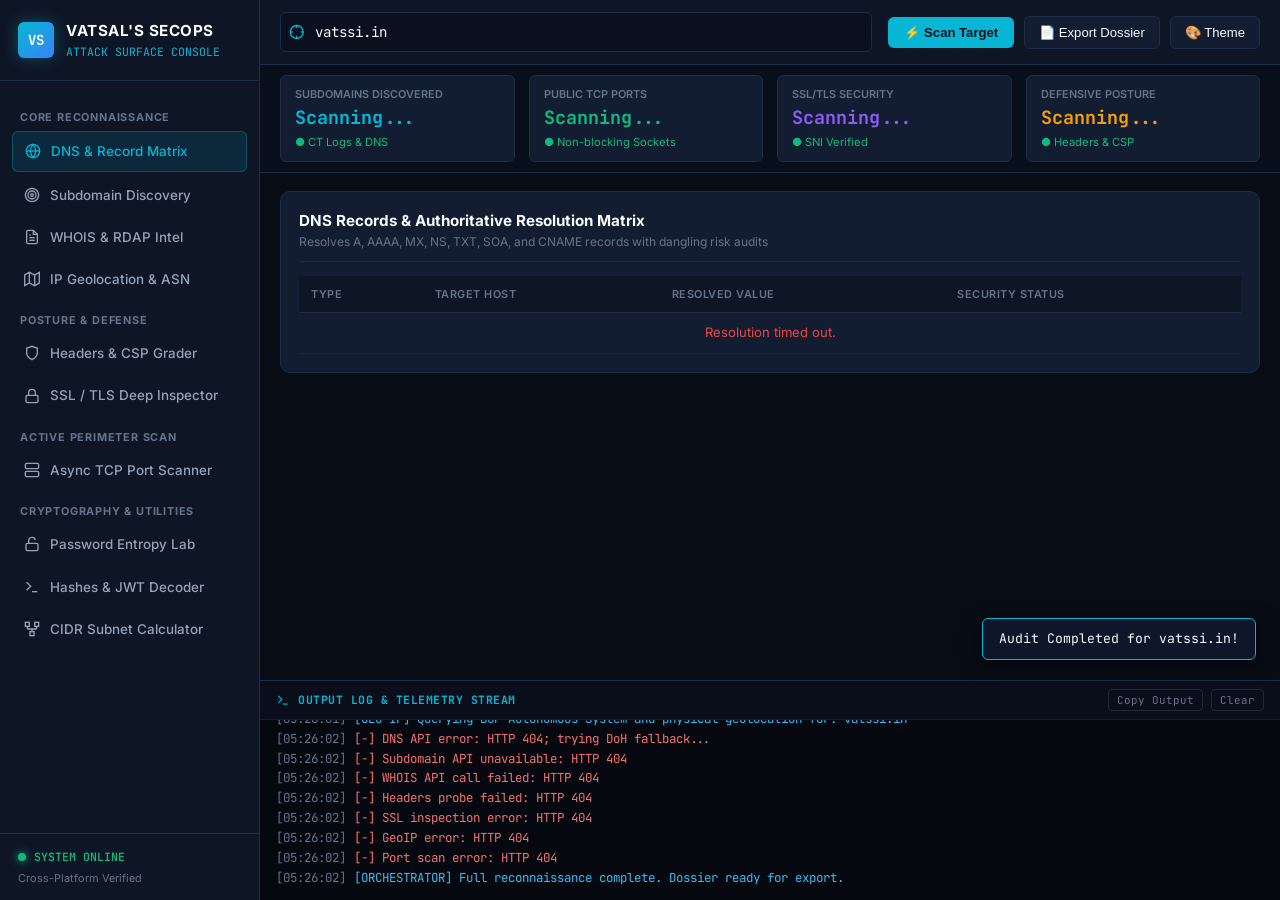
==== static/index.html @ 03a3a36d "feat: initial commit of SecOps Console 2.0" ====
<!DOCTYPE html>
<html lang="en">
<head>
    <meta charset="UTF-8">
    <meta name="viewport" content="width=device-width, initial-scale=1.0">
    <title>Vatsal's SecOps Console 2.0 | Attack Surface & Reconnaissance</title>
    <link rel="stylesheet" href="/static/css/style.css">
    <link rel="preconnect" href="https://fonts.googleapis.com">
    <link rel="preconnect" href="https://fonts.gstatic.com" crossorigin>
    <link href="https://fonts.googleapis.com/css2?family=Inter:wght@400;500;600;700&family=JetBrains+Mono:wght@400;500;600;700&display=swap" rel="stylesheet">
</head>
<body>

    <!-- =====================================================================
         1. SIDEBAR NAVIGATION
         ===================================================================== -->
    <aside class="sidebar">
        <div class="sidebar-header">
            <div class="logo-badge">VS</div>
            <div>
                <div class="logo-text-title">VATSAL'S SECOPS</div>
                <div class="logo-text-subtitle">Attack Surface Console</div>
            </div>
        </div>

        <div class="nav-container">
            <div class="nav-section-title">Core Reconnaissance</div>
            <ul class="nav-list">
                <li class="nav-item active" data-view="dns">
                    <svg width="16" height="16" viewBox="0 0 24 24" fill="none" stroke="currentColor" stroke-width="2"><circle cx="12" cy="12" r="10"></circle><line x1="2" y1="12" x2="22" y2="12"></line><path d="M12 2a15.3 15.3 0 0 1 4 10 15.3 15.3 0 0 1-4 10 15.3 15.3 0 0 1-4-10 15.3 15.3 0 0 1 4-10z"></path></svg>
                    <span>DNS & Record Matrix</span>
                </li>
                <li class="nav-item" data-view="subdomains">
                    <svg width="16" height="16" viewBox="0 0 24 24" fill="none" stroke="currentColor" stroke-width="2"><circle cx="12" cy="12" r="10"></circle><circle cx="12" cy="12" r="6"></circle><circle cx="12" cy="12" r="2"></circle></svg>
                    <span>Subdomain Discovery</span>
                </li>
                <li class="nav-item" data-view="whois">
                    <svg width="16" height="16" viewBox="0 0 24 24" fill="none" stroke="currentColor" stroke-width="2"><path d="M14 2H6a2 2 0 0 0-2 2v16a2 2 0 0 0 2 2h12a2 2 0 0 0 2-2V8z"></path><polyline points="14 2 14 8 20 8"></polyline><line x1="16" y1="13" x2="8" y2="13"></line><line x1="16" y1="17" x2="8" y2="17"></line><polyline points="10 9 9 9 8 9"></polyline></svg>
                    <span>WHOIS & RDAP Intel</span>
                </li>
                <li class="nav-item" data-view="geo">
                    <svg width="16" height="16" viewBox="0 0 24 24" fill="none" stroke="currentColor" stroke-width="2"><polygon points="1 6 1 22 8 18 16 22 23 18 23 2 16 6 8 2 1 6"></polygon><line x1="8" y1="2" x2="8" y2="18"></line><line x1="16" y1="6" x2="16" y2="22"></line></svg>
                    <span>IP Geolocation & ASN</span>
                </li>
            </ul>

            <div class="nav-section-title">Posture & Defense</div>
            <ul class="nav-list">
                <li class="nav-item" data-view="headers">
                    <svg width="16" height="16" viewBox="0 0 24 24" fill="none" stroke="currentColor" stroke-width="2"><path d="M12 22s8-4 8-10V5l-8-3-8 3v7c0 6 8 10 8 10z"></path></svg>
                    <span>Headers & CSP Grader</span>
                </li>
                <li class="nav-item" data-view="ssl">
                    <svg width="16" height="16" viewBox="0 0 24 24" fill="none" stroke="currentColor" stroke-width="2"><rect x="3" y="11" width="18" height="11" rx="2" ry="2"></rect><path d="M7 11V7a5 5 0 0 1 10 0v4"></path></svg>
                    <span>SSL / TLS Deep Inspector</span>
                </li>
            </ul>

            <div class="nav-section-title">Active Perimeter Scan</div>
            <ul class="nav-list">
                <li class="nav-item" data-view="ports">
                    <svg width="16" height="16" viewBox="0 0 24 24" fill="none" stroke="currentColor" stroke-width="2"><rect x="2" y="2" width="20" height="8" rx="2" ry="2"></rect><rect x="2" y="14" width="20" height="8" rx="2" ry="2"></rect><line x1="6" y1="6" x2="6.01" y2="6"></line><line x1="6" y1="18" x2="6.01" y2="18"></line></svg>
                    <span>Async TCP Port Scanner</span>
                </li>
            </ul>

            <div class="nav-section-title">Cryptography & Utilities</div>
            <ul class="nav-list">
                <li class="nav-item" data-view="password">
                    <svg width="16" height="16" viewBox="0 0 24 24" fill="none" stroke="currentColor" stroke-width="2"><rect x="3" y="11" width="18" height="11" rx="2" ry="2"></rect><path d="M7 11V7a5 5 0 0 1 9.9-1"></path></svg>
                    <span>Password Entropy Lab</span>
                </li>
                <li class="nav-item" data-view="crypto">
                    <svg width="16" height="16" viewBox="0 0 24 24" fill="none" stroke="currentColor" stroke-width="2"><polyline points="4 17 10 11 4 5"></polyline><line x1="12" y1="19" x2="20" y2="19"></line></svg>
                    <span>Hashes & JWT Decoder</span>
                </li>
                <li class="nav-item" data-view="subnet">
                    <svg width="16" height="16" viewBox="0 0 24 24" fill="none" stroke="currentColor" stroke-width="2"><rect x="2" y="2" width="6" height="6"></rect><rect x="16" y="2" width="6" height="6"></rect><rect x="9" y="16" width="6" height="6"></rect><path d="M5 8v3a1 1 0 0 0 1 1h12a1 1 0 0 0 1-1V8"></path><path d="M12 12v4"></path></svg>
                    <span>CIDR Subnet Calculator</span>
                </li>
            </ul>
        </div>

        <div class="sidebar-footer">
            <div class="system-status-indicator">
                <div class="pulse-dot"></div>
                <span>SYSTEM ONLINE</span>
            </div>
            <div style="margin-top: 4px; font-size: 0.68rem; color: var(--text-muted);">Cross-Platform Verified</div>
        </div>
    </aside>

    <!-- =====================================================================
         2. MAIN DISPLAY & TELEMETRY
         ===================================================================== -->
    <div class="main-wrapper">

        <!-- Top Command Bar -->
        <header class="top-bar">
            <div class="target-input-box">
                <svg width="16" height="16" viewBox="0 0 24 24" fill="none" stroke="var(--accent-cyan)" stroke-width="2"><circle cx="12" cy="12" r="10"></circle><line x1="22" y1="12" x2="18" y2="12"></line><line x1="6" y1="12" x2="2" y2="12"></line><line x1="12" y1="6" x2="12" y2="2"></line><line x1="12" y1="22" x2="12" y2="18"></line></svg>
                <input type="text" id="global-target-input" value="vatssi.in" placeholder="Enter target domain or IP (e.g. vatssi.in)">
            </div>
            <div class="action-btn-group">
                <button class="btn-primary" id="btn-scan-all">⚡ Scan Target</button>
                <button class="btn-secondary" id="btn-export-dossier">📄 Export Dossier</button>
                <button class="btn-secondary" id="btn-theme-toggle">🎨 Theme</button>
            </div>
        </header>

        <!-- KPI Telemetry Strip -->
        <div class="kpi-strip">
            <div class="kpi-card">
                <span class="kpi-label">Subdomains Discovered</span>
                <span class="kpi-value" id="kpi-subs" style="color: var(--accent-cyan);">Scanning...</span>
                <span class="kpi-subtext">● CT Logs & DNS</span>
            </div>
            <div class="kpi-card">
                <span class="kpi-label">Public TCP Ports</span>
                <span class="kpi-value" id="kpi-ports" style="color: var(--accent-green);">Scanning...</span>
                <span class="kpi-subtext">● Non-blocking Sockets</span>
            </div>
            <div class="kpi-card">
                <span class="kpi-label">SSL/TLS Security</span>
                <span class="kpi-value" id="kpi-ssl" style="color: var(--accent-purple);">Scanning...</span>
                <span class="kpi-subtext">● SNI Verified</span>
            </div>
            <div class="kpi-card">
                <span class="kpi-label">Defensive Posture</span>
                <span class="kpi-value" id="kpi-grade" style="color: var(--accent-amber);">Scanning...</span>
                <span class="kpi-subtext">● Headers & CSP</span>
            </div>
        </div>

        <!-- Work Area Views -->
        <main class="workspace-body">

            <!-- View 1: DNS -->
            <section class="view-panel active" id="panel-dns">
                <div class="card">
                    <div class="card-header">
                        <div>
                            <div class="card-title">DNS Records & Authoritative Resolution Matrix</div>
                            <div class="card-subtitle">Resolves A, AAAA, MX, NS, TXT, SOA, and CNAME records with dangling risk audits</div>
                        </div>
                    </div>
                    <div class="table-responsive">
                        <table class="secops-table">
                            <thead>
                                <tr>
                                    <th>Type</th>
                                    <th>Target Host</th>
                                    <th>Resolved Value</th>
                                    <th>Security Status</th>
                                </tr>
                            </thead>
                            <tbody id="table-dns-body">
                                <tr><td colspan="4" style="text-align: center; padding: 18px;">Click "⚡ Scan Target" to resolve DNS...</td></tr>
                            </tbody>
                        </table>
                    </div>
                </div>
            </section>

            <!-- View 2: Subdomains -->
            <section class="view-panel" id="panel-subdomains">
                <div class="card">
                    <div class="card-header">
                        <div>
                            <div class="card-title">Perimeter Subdomain Enumeration</div>
                            <div class="card-subtitle">Harvests Certificate Transparency (crt.sh) logs with live IP verification</div>
                        </div>
                    </div>
                    <div class="table-responsive">
                        <table class="secops-table">
                            <thead>
                                <tr>
                                    <th>Discovered Subdomain</th>
                                    <th>Resolved IP</th>
                                    <th>Resolution State</th>
                                    <th>Perimeter Status</th>
                                </tr>
                            </thead>
                            <tbody id="table-subs-body">
                                <tr><td colspan="4" style="text-align: center; padding: 18px;">Click "⚡ Scan Target" to harvest subdomains...</td></tr>
                            </tbody>
                        </table>
                    </div>
                </div>
            </section>

            <!-- View 3: WHOIS -->
            <section class="view-panel" id="panel-whois">
                <div class="card">
                    <div class="card-header">
                        <div>
                            <div class="card-title">Authoritative Registration & RDAP Intel</div>
                            <div class="card-subtitle">Uses modern RFC 7482 HTTPS RDAP with socket WHOIS fallback</div>
                        </div>
                    </div>
                    <div class="tool-grid-2" style="margin-bottom: 16px;">
                        <div class="card" style="margin-bottom:0; background:rgba(0,0,0,0.2);">
                            <span class="kpi-label">Registrar</span>
                            <div style="font-size:1.05rem; font-weight:700; color:var(--text-primary); margin-top:4px;" id="whois-reg">Loading...</div>
                        </div>
                        <div class="card" style="margin-bottom:0; background:rgba(0,0,0,0.2);">
                            <span class="kpi-label">Created Date</span>
                            <div style="font-size:1.05rem; font-weight:700; color:var(--text-primary); margin-top:4px;" id="whois-created">Loading...</div>
                        </div>
                        <div class="card" style="margin-bottom:0; background:rgba(0,0,0,0.2);">
                            <span class="kpi-label">Registry Expiration</span>
                            <div style="font-size:1.05rem; font-weight:700; color:var(--accent-green); margin-top:4px;" id="whois-expiry">Loading...</div>
                        </div>
                        <div class="card" style="margin-bottom:0; background:rgba(0,0,0,0.2);">
                            <span class="kpi-label">Data Source</span>
                            <div style="font-size:1.05rem; font-weight:700; color:var(--accent-cyan); margin-top:4px;" id="whois-source">RDAP HTTPS</div>
                        </div>
                    </div>
                    <div style="font-size:0.75rem; color:var(--text-muted); margin-bottom:6px;">Name Servers: <span id="whois-ns" style="color:var(--text-primary); font-family:var(--font-mono);">Loading...</span></div>
                    <pre id="whois-raw" style="background:#05080f; padding:12px; border-radius:6px; font-family:var(--font-mono); font-size:0.75rem; color:#94a3b8; overflow-x:auto; max-height:200px;">Querying WHOIS...</pre>
                </div>
            </section>

            <!-- View 4: IP Geo -->
            <section class="view-panel" id="panel-geo">
                <div class="card">
                    <div class="card-header">
                        <div>
                            <div class="card-title">IP Geolocation & Autonomous System (ASN)</div>
                            <div class="card-subtitle">Maps BGP routing, upstream ISP, and physical hosting coordinates</div>
                        </div>
                    </div>
                    <div class="tool-grid-2">
                        <div class="card" style="margin-bottom:0; background:rgba(0,0,0,0.2);">
                            <span class="kpi-label">Resolved IP Address</span>
                            <div style="font-size:1.1rem; font-weight:700; color:var(--accent-cyan); margin-top:4px; font-family:var(--font-mono);" id="geo-ip">Loading...</div>
                        </div>
                        <div class="card" style="margin-bottom:0; background:rgba(0,0,0,0.2);">
                            <span class="kpi-label">Autonomous System (ASN)</span>
                            <div style="font-size:1.05rem; font-weight:700; color:var(--text-primary); margin-top:4px;" id="geo-asn">Loading...</div>
                        </div>
                        <div class="card" style="margin-bottom:0; background:rgba(0,0,0,0.2);">
                            <span class="kpi-label">Location (City, Country)</span>
                            <div style="font-size:1.05rem; font-weight:700; color:var(--text-primary); margin-top:4px;" id="geo-location">Loading...</div>
                        </div>
                        <div class="card" style="margin-bottom:0; background:rgba(0,0,0,0.2);">
                            <span class="kpi-label">Internet Service Provider (ISP)</span>
                            <div style="font-size:1.05rem; font-weight:700; color:var(--text-primary); margin-top:4px;" id="geo-isp">Loading...</div>
                        </div>
                    </div>
                    <div style="margin-top:14px; font-size:0.75rem; color:var(--text-muted);">Coordinates: <span id="geo-coords" style="color:var(--text-primary); font-family:var(--font-mono);">Loading...</span></div>
                </div>
            </section>

            <!-- View 5: Headers -->
            <section class="view-panel" id="panel-headers">
                <div class="card">
                    <div class="card-header">
                        <div>
                            <div class="card-title">HTTP Defensive Headers & Posture Grader</div>
                            <div class="card-subtitle">Audits HSTS, CSP, X-Frame-Options, Permissions-Policy, and WAF signatures</div>
                        </div>
                    </div>
                    <div class="tool-grid-2" style="margin-bottom: 16px;">
                        <div class="card" style="margin-bottom:0; background:rgba(0,0,0,0.2);">
                            <span class="kpi-label">Security Grade</span>
                            <div style="font-size:1.4rem; font-weight:700; color:var(--accent-cyan);" id="headers-grade">--</div>
                        </div>
                        <div class="card" style="margin-bottom:0; background:rgba(0,0,0,0.2);">
                            <span class="kpi-label">Defensive Score</span>
                            <div style="font-size:1.4rem; font-weight:700; color:var(--accent-green);" id="headers-score">-- / 100</div>
                        </div>
                        <div class="card" style="margin-bottom:0; background:rgba(0,0,0,0.2);">
                            <span class="kpi-label">WAF / Edge Protection</span>
                            <div style="font-size:1.05rem; font-weight:700; color:var(--accent-purple);" id="headers-waf">Checking...</div>
                        </div>
                        <div class="card" style="margin-bottom:0; background:rgba(0,0,0,0.2);">
                            <span class="kpi-label">Server Software Disclosed</span>
                            <div style="font-size:1.05rem; font-weight:700; color:var(--text-primary);" id="headers-server">Checking...</div>
                        </div>
                    </div>
                    <div class="table-responsive">
                        <table class="secops-table">
                            <thead>
                                <tr>
                                    <th>Defensive Header</th>
                                    <th>Status</th>
                                    <th>Configured Value</th>
                                    <th>Security Impact</th>
                                </tr>
                            </thead>
                            <tbody id="table-headers-body">
                                <tr><td colspan="4" style="text-align: center; padding: 18px;">Click "⚡ Scan Target" to audit headers...</td></tr>
                            </tbody>
                        </table>
                    </div>
                </div>
            </section>

            <!-- View 6: SSL -->
            <section class="view-panel" id="panel-ssl">
                <div class="card">
                    <div class="card-header">
                        <div>
                            <div class="card-title">SSL / TLS Deep Cryptographic Inspector</div>
                            <div class="card-subtitle">Inspects X.509 certificate parameters, validity dates, SANs, and negotiated ciphers</div>
                        </div>
                    </div>
                    <div class="tool-grid-2">
                        <div class="card" style="margin-bottom:0; background:rgba(0,0,0,0.2);">
                            <span class="kpi-label">Subject Common Name</span>
                            <div style="font-size:1.05rem; font-weight:700; color:var(--accent-cyan); font-family:var(--font-mono);" id="ssl-subject">Loading...</div>
                        </div>
                        <div class="card" style="margin-bottom:0; background:rgba(0,0,0,0.2);">
                            <span class="kpi-label">Certificate Authority (Issuer)</span>
                            <div style="font-size:1.05rem; font-weight:700; color:var(--text-primary);" id="ssl-issuer">Loading...</div>
                        </div>
                        <div class="card" style="margin-bottom:0; background:rgba(0,0,0,0.2);">
                            <span class="kpi-label">Validity & Expiration</span>
                            <div style="font-size:1.05rem; font-weight:700; color:var(--accent-green);" id="ssl-expiry">Loading...</div>
                        </div>
                        <div class="card" style="margin-bottom:0; background:rgba(0,0,0,0.2);">
                            <span class="kpi-label">TLS Protocol & Cipher</span>
                            <div style="font-size:1.05rem; font-weight:700; color:var(--text-primary); font-family:var(--font-mono);" id="ssl-protocol">Loading...</div>
                        </div>
                    </div>
                    <div style="margin-top:14px; font-size:0.75rem; color:var(--text-muted);">Subject Alternative Names (SANs): <span id="ssl-sans" style="color:var(--text-primary); font-family:var(--font-mono);">Loading...</span></div>
                </div>
            </section>

            <!-- View 7: Ports -->
            <section class="view-panel" id="panel-ports">
                <div class="card">
                    <div class="card-header">
                        <div>
                            <div class="card-title">Asynchronous TCP Port Scanner & Banner Grabber</div>
                            <div class="card-subtitle">Pure async socket reachability checks with service banner extraction</div>
                        </div>
                    </div>
                    <div class="table-responsive">
                        <table class="secops-table">
                            <thead>
                                <tr>
                                    <th>Port</th>
                                    <th>State</th>
                                    <th>Service Name</th>
                                    <th>Banner Output</th>
                                    <th>Risk Evaluation</th>
                                </tr>
                            </thead>
                            <tbody id="table-ports-body">
                                <tr><td colspan="5" style="text-align: center; padding: 18px;">Click "⚡ Scan Target" to probe ports...</td></tr>
                            </tbody>
                        </table>
                    </div>
                </div>
            </section>

            <!-- View 8: Password -->
            <section class="view-panel" id="panel-password">
                <div class="card">
                    <div class="card-header">
                        <div>
                            <div class="card-title">Shannon Entropy & Password Strength Lab</div>
                            <div class="card-subtitle">Calculates true mathematical Shannon entropy and offline GPU crack-time estimates</div>
                        </div>
                    </div>
                    <div class="tool-input-row">
                        <input type="text" class="tool-text-input" id="pwd-test-input" placeholder="Type password or secret to evaluate in real-time...">
                    </div>
                    <div class="tool-grid-2">
                        <div class="card" style="margin-bottom:0; background:rgba(0,0,0,0.2);">
                            <span class="kpi-label">Shannon Entropy</span>
                            <div style="font-size:1.25rem; font-weight:700; color:var(--accent-cyan); font-family:var(--font-mono);" id="pwd-shannon">0.0 bits/sym</div>
                        </div>
                        <div class="card" style="margin-bottom:0; background:rgba(0,0,0,0.2);">
                            <span class="kpi-label">Key Space Entropy</span>
                            <div style="font-size:1.25rem; font-weight:700; color:var(--accent-purple); font-family:var(--font-mono);" id="pwd-entropy">0.0 bits</div>
                        </div>
                        <div class="card" style="margin-bottom:0; background:rgba(0,0,0,0.2);">
                            <span class="kpi-label">Offline GPU Crack Time (10 GH/s)</span>
                            <div style="font-size:1.15rem; font-weight:700; color:var(--accent-amber);" id="pwd-crack">Instant</div>
                        </div>
                        <div class="card" style="margin-bottom:0; background:rgba(0,0,0,0.2);">
                            <span class="kpi-label">NIST Strength Verdict</span>
                            <div style="font-size:1.15rem; font-weight:700; color:var(--accent-green);" id="pwd-rating">EMPTY</div>
                        </div>
                    </div>
                </div>
            </section>

            <!-- View 9: Crypto -->
            <section class="view-panel" id="panel-crypto">
                <div class="card">
                    <div class="card-header">
                        <div>
                            <div class="card-title">Cryptographic Suite & Hash Generator</div>
                            <div class="card-subtitle">Calculates MD5, SHA-256, Base64, and parses unauthenticated JWT tokens</div>
                        </div>
                    </div>
                    <div class="tool-input-row">
                        <input type="text" class="tool-text-input" id="hash-test-input" placeholder="Enter string to compute hashes...">
                    </div>
                    <div style="display:flex; flex-direction:column; gap:10px;">
                        <div>
                            <span class="kpi-label">SHA-256</span>
                            <div id="hash-sha256" style="background:#05080f; padding:8px 12px; border-radius:4px; font-family:var(--font-mono); font-size:0.8rem; color:var(--accent-cyan); word-break:break-all;">--</div>
                        </div>
                        <div>
                            <span class="kpi-label">MD5</span>
                            <div id="hash-md5" style="background:#05080f; padding:8px 12px; border-radius:4px; font-family:var(--font-mono); font-size:0.8rem; color:var(--accent-purple); word-break:break-all;">--</div>
                        </div>
                        <div>
                            <span class="kpi-label">Base64</span>
                            <div id="hash-base64" style="background:#05080f; padding:8px 12px; border-radius:4px; font-family:var(--font-mono); font-size:0.8rem; color:var(--accent-green); word-break:break-all;">--</div>
                        </div>
                    </div>
                </div>
            </section>

            <!-- View 10: Subnet CIDR -->
            <section class="view-panel" id="panel-subnet">
                <div class="card">
                    <div class="card-header">
                        <div>
                            <div class="card-title">CIDR & IPv4 / IPv6 Subnet Calculator</div>
                            <div class="card-subtitle">100% mathematically verified network parameters, usable host ranges, and broadcast IPs</div>
                        </div>
                    </div>
                    <div class="tool-input-row">
                        <input type="text" class="tool-text-input" id="cidr-test-input" value="192.168.1.0/24" placeholder="Enter CIDR (e.g. 192.168.1.0/24)">
                        <button class="btn-primary" id="btn-calc-cidr">Calculate</button>
                    </div>
                    <div class="tool-grid-2">
                        <div class="card" style="margin-bottom:0; background:rgba(0,0,0,0.2);">
                            <span class="kpi-label">Network Address</span>
                            <div style="font-size:1.1rem; font-weight:700; color:var(--accent-cyan); font-family:var(--font-mono);" id="cidr-net">192.168.1.0</div>
                        </div>
                        <div class="card" style="margin-bottom:0; background:rgba(0,0,0,0.2);">
                            <span class="kpi-label">Broadcast Address</span>
                            <div style="font-size:1.1rem; font-weight:700; color:var(--text-primary); font-family:var(--font-mono);" id="cidr-bcast">192.168.1.255</div>
                        </div>
                        <div class="card" style="margin-bottom:0; background:rgba(0,0,0,0.2);">
                            <span class="kpi-label">Subnet Mask</span>
                            <div style="font-size:1.1rem; font-weight:700; color:var(--text-primary); font-family:var(--font-mono);" id="cidr-netmask">255.255.255.0</div>
                        </div>
                        <div class="card" style="margin-bottom:0; background:rgba(0,0,0,0.2);">
                            <span class="kpi-label">Usable Host Range & Count</span>
                            <div style="font-size:1.05rem; font-weight:700; color:var(--accent-green); font-family:var(--font-mono);" id="cidr-hosts">254 hosts (192.168.1.1 - 192.168.1.254)</div>
                        </div>
                    </div>
                </div>
            </section>

        </main>

        <!-- =====================================================================
             3. TERMINAL OUTPUT DRAWER (Retained & Evolved from original console)
             ===================================================================== -->
        <footer class="terminal-drawer">
            <div class="terminal-header">
                <div class="terminal-title">
                    <svg width="14" height="14" viewBox="0 0 24 24" fill="none" stroke="currentColor" stroke-width="2"><polyline points="4 17 10 11 4 5"></polyline><line x1="12" y1="19" x2="20" y2="19"></line></svg>
                    <span>OUTPUT LOG & TELEMETRY STREAM</span>
                </div>
                <div class="terminal-actions">
                    <button class="btn-terminal" id="btn-copy-term">Copy Output</button>
                    <button class="btn-terminal" id="btn-clear-term">Clear</button>
                </div>
            </div>
            <div class="terminal-body" id="terminal-output">
                <!-- Live logs injected here by terminal.js -->
            </div>
        </footer>

    </div>

    <!-- Toast Notification -->
    <div id="toast" class="toast-msg"></div>

    <script src="/static/js/terminal.js"></script>
    <script src="/static/js/app.js"></script>
</body>
</html>
---- static/css/style.css ----
:root {
    --bg-base: #080c14;
    --bg-surface: #0e1626;
    --bg-card: #131d31;
    --bg-input: #0a101d;
    --border-color: #1e2d4a;
    --border-focus: #06b6d4;
    --text-primary: #f8fafc;
    --text-secondary: #94a3b8;
    --text-muted: #64748b;
    --accent-cyan: #06b6d4;
    --accent-green: #10b981;
    --accent-red: #ef4444;
    --accent-amber: #f59e0b;
    --accent-purple: #8b5cf6;
    --font-sans: 'Inter', -apple-system, BlinkMacSystemFont, "Segoe UI", Roboto, sans-serif;
    --font-mono: 'JetBrains Mono', 'Fira Code', monospace;
    --radius-sm: 6px;
    --radius-md: 10px;
    --radius-lg: 14px;
}

[data-theme="light"] {
    --bg-base: #f1f5f9;
    --bg-surface: #ffffff;
    --bg-card: #f8fafc;
    --bg-input: #ffffff;
    --border-color: #cbd5e1;
    --border-focus: #0284c7;
    --text-primary: #0f172a;
    --text-secondary: #475569;
    --text-muted: #64748b;
}

* {
    margin: 0;
    padding: 0;
    box-sizing: border-box;
}

body {
    background-color: var(--bg-base);
    color: var(--text-primary);
    font-family: var(--font-sans);
    font-size: 14px;
    line-height: 1.5;
    height: 100vh;
    display: flex;
    overflow: hidden;
}

/* Scrollbars */
::-webkit-scrollbar {
    width: 6px;
    height: 6px;
}
::-webkit-scrollbar-track {
    background: var(--bg-base);
}
::-webkit-scrollbar-thumb {
    background: var(--border-color);
    border-radius: 3px;
}
::-webkit-scrollbar-thumb:hover {
    background: var(--accent-cyan);
}

/* =========================================================================
   1. SIDEBAR
   ========================================================================= */
.sidebar {
    width: 260px;
    background: var(--bg-surface);
    border-right: 1px solid var(--border-color);
    display: flex;
    flex-direction: column;
    flex-shrink: 0;
    z-index: 50;
    transition: transform 0.25s ease;
}

.sidebar-header {
    padding: 20px 18px;
    border-bottom: 1px solid var(--border-color);
    display: flex;
    align-items: center;
    gap: 12px;
}

.logo-badge {
    width: 36px;
    height: 36px;
    border-radius: var(--radius-sm);
    background: linear-gradient(135deg, #06b6d4 0%, #3b82f6 100%);
    display: flex;
    align-items: center;
    justify-content: center;
    color: #fff;
    font-weight: 700;
    font-family: var(--font-mono);
    box-shadow: 0 0 15px rgba(6, 182, 212, 0.35);
}

.logo-text-title {
    font-size: 0.95rem;
    font-weight: 700;
    letter-spacing: 0.5px;
    color: var(--text-primary);
}

.logo-text-subtitle {
    font-size: 0.72rem;
    color: var(--accent-cyan);
    font-family: var(--font-mono);
    text-transform: uppercase;
}

.nav-container {
    flex: 1;
    overflow-y: auto;
    padding: 14px 12px;
}

.nav-section-title {
    font-size: 0.68rem;
    font-weight: 700;
    color: var(--text-muted);
    text-transform: uppercase;
    letter-spacing: 0.8px;
    margin: 14px 8px 6px 8px;
}

.nav-list {
    list-style: none;
    display: flex;
    flex-direction: column;
    gap: 4px;
}

.nav-item {
    display: flex;
    align-items: center;
    gap: 10px;
    padding: 9px 12px;
    border-radius: var(--radius-sm);
    color: var(--text-secondary);
    cursor: pointer;
    font-weight: 500;
    font-size: 0.84rem;
    transition: all 0.15s ease;
}

.nav-item:hover {
    background: rgba(255, 255, 255, 0.04);
    color: var(--text-primary);
}

.nav-item.active {
    background: rgba(6, 182, 212, 0.12);
    color: var(--accent-cyan);
    border: 1px solid rgba(6, 182, 212, 0.3);
}

.nav-item svg {
    flex-shrink: 0;
}

.sidebar-footer {
    padding: 14px 18px;
    border-top: 1px solid var(--border-color);
    font-size: 0.72rem;
    color: var(--text-muted);
}

.system-status-indicator {
    display: flex;
    align-items: center;
    gap: 8px;
    font-weight: 600;
    color: var(--accent-green);
    font-family: var(--font-mono);
}

.pulse-dot {
    width: 8px;
    height: 8px;
    background: var(--accent-green);
    border-radius: 50%;
    box-shadow: 0 0 8px var(--accent-green);
}

/* =========================================================================
   2. MAIN CONTENT AREA
   ========================================================================= */
.main-wrapper {
    flex: 1;
    display: flex;
    flex-direction: column;
    height: 100vh;
    overflow: hidden;
}

/* Top Command Bar */
.top-bar {
    background: var(--bg-surface);
    border-bottom: 1px solid var(--border-color);
    padding: 12px 20px;
    display: flex;
    align-items: center;
    justify-content: space-between;
    gap: 16px;
    flex-wrap: wrap;
}

.target-input-box {
    flex: 1;
    min-width: 300px;
    display: flex;
    align-items: center;
    background: var(--bg-input);
    border: 1px solid var(--border-color);
    border-radius: var(--radius-sm);
    padding: 2px 8px;
    transition: border-color 0.2s;
}

.target-input-box:focus-within {
    border-color: var(--border-focus);
    box-shadow: 0 0 10px rgba(6, 182, 212, 0.2);
}

.target-input-box input {
    background: transparent;
    border: none;
    color: var(--text-primary);
    font-family: var(--font-mono);
    font-size: 0.88rem;
    padding: 8px 10px;
    width: 100%;
    outline: none;
}

.action-btn-group {
    display: flex;
    align-items: center;
    gap: 10px;
}

.btn-primary {
    background: var(--accent-cyan);
    color: #041019;
    border: none;
    font-weight: 600;
    font-size: 0.82rem;
    padding: 8px 16px;
    border-radius: var(--radius-sm);
    cursor: pointer;
    display: flex;
    align-items: center;
    gap: 6px;
    transition: all 0.15s ease;
}

.btn-primary:hover {
    background: #22d3ee;
    box-shadow: 0 0 12px rgba(6, 182, 212, 0.4);
}

.btn-secondary {
    background: var(--bg-card);
    border: 1px solid var(--border-color);
    color: var(--text-primary);
    font-weight: 500;
    font-size: 0.82rem;
    padding: 8px 14px;
    border-radius: var(--radius-sm);
    cursor: pointer;
    display: flex;
    align-items: center;
    gap: 6px;
    transition: all 0.15s ease;
}

.btn-secondary:hover {
    border-color: var(--accent-cyan);
    color: var(--accent-cyan);
}

/* KPI Telemetry Strip */
.kpi-strip {
    background: rgba(10, 16, 29, 0.7);
    border-bottom: 1px solid var(--border-color);
    padding: 10px 20px;
    display: grid;
    grid-template-columns: repeat(auto-fit, minmax(180px, 1fr));
    gap: 14px;
}

.kpi-card {
    background: var(--bg-card);
    border: 1px solid var(--border-color);
    padding: 10px 14px;
    border-radius: var(--radius-sm);
    display: flex;
    flex-direction: column;
}

.kpi-label {
    font-size: 0.68rem;
    color: var(--text-muted);
    text-transform: uppercase;
    font-weight: 600;
}

.kpi-value {
    font-size: 1.15rem;
    font-weight: 700;
    color: var(--text-primary);
    margin-top: 2px;
    font-family: var(--font-mono);
}

.kpi-subtext {
    font-size: 0.7rem;
    color: var(--accent-green);
    margin-top: 2px;
}

/* Work Area (Cards + Output) */
.workspace-body {
    flex: 1;
    display: flex;
    flex-direction: column;
    overflow-y: auto;
    padding: 18px 20px;
    gap: 18px;
}

.view-panel {
    display: none;
    flex-direction: column;
    gap: 16px;
}

.view-panel.active {
    display: flex;
}

/* Cards & Tables */
.card {
    background: var(--bg-card);
    border: 1px solid var(--border-color);
    border-radius: var(--radius-md);
    padding: 18px;
}

.card-header {
    display: flex;
    align-items: center;
    justify-content: space-between;
    margin-bottom: 14px;
    border-bottom: 1px solid rgba(255, 255, 255, 0.05);
    padding-bottom: 10px;
}

.card-title {
    font-size: 0.95rem;
    font-weight: 700;
    color: var(--text-primary);
}

.card-subtitle {
    font-size: 0.75rem;
    color: var(--text-muted);
}

.table-responsive {
    overflow-x: auto;
    width: 100%;
}

.secops-table {
    width: 100%;
    border-collapse: collapse;
    font-size: 0.82rem;
}

.secops-table th {
    text-align: left;
    padding: 10px 12px;
    background: rgba(0, 0, 0, 0.25);
    color: var(--text-muted);
    font-weight: 600;
    text-transform: uppercase;
    font-size: 0.68rem;
    letter-spacing: 0.5px;
    border-bottom: 1px solid var(--border-color);
}

.secops-table td {
    padding: 10px 12px;
    border-bottom: 1px solid rgba(255, 255, 255, 0.03);
    color: var(--text-secondary);
}

.secops-table tr:hover td {
    background: rgba(255, 255, 255, 0.02);
    color: var(--text-primary);
}

/* Badges */
.badge {
    display: inline-block;
    padding: 3px 8px;
    border-radius: 4px;
    font-size: 0.68rem;
    font-weight: 700;
    font-family: var(--font-mono);
    text-transform: uppercase;
}

.badge-info {
    background: rgba(6, 182, 212, 0.15);
    color: var(--accent-cyan);
    border: 1px solid rgba(6, 182, 212, 0.3);
}

.badge-success {
    background: rgba(16, 185, 129, 0.15);
    color: var(--accent-green);
    border: 1px solid rgba(16, 185, 129, 0.3);
}

.badge-warning {
    background: rgba(245, 158, 11, 0.15);
    color: var(--accent-amber);
    border: 1px solid rgba(245, 158, 11, 0.3);
}

.badge-danger {
    background: rgba(239, 68, 68, 0.15);
    color: var(--accent-red);
    border: 1px solid rgba(239, 68, 68, 0.3);
}

/* Form controls inside tools */
.tool-grid-2 {
    display: grid;
    grid-template-columns: 1fr 1fr;
    gap: 16px;
}

.tool-input-row {
    display: flex;
    gap: 10px;
    margin-bottom: 14px;
}

.tool-text-input {
    flex: 1;
    background: var(--bg-input);
    border: 1px solid var(--border-color);
    color: var(--text-primary);
    padding: 8px 12px;
    border-radius: var(--radius-sm);
    font-family: var(--font-mono);
    font-size: 0.84rem;
    outline: none;
}

.tool-text-input:focus {
    border-color: var(--accent-cyan);
}

/* =========================================================================
   3. TERMINAL OUTPUT DRAWER (EVOLVED FROM ORIGINAL CONSOLE)
   ========================================================================= */
.terminal-drawer {
    background: #05080f;
    border-top: 1px solid var(--border-color);
    display: flex;
    flex-direction: column;
    height: 220px;
    flex-shrink: 0;
    transition: height 0.2s ease;
}

.terminal-header {
    background: #090e1a;
    padding: 8px 16px;
    display: flex;
    align-items: center;
    justify-content: space-between;
    border-bottom: 1px solid rgba(255, 255, 255, 0.05);
}

.terminal-title {
    font-size: 0.72rem;
    font-weight: 700;
    color: var(--accent-cyan);
    font-family: var(--font-mono);
    text-transform: uppercase;
    letter-spacing: 0.5px;
    display: flex;
    align-items: center;
    gap: 8px;
}

.terminal-actions {
    display: flex;
    align-items: center;
    gap: 8px;
}

.btn-terminal {
    background: transparent;
    border: 1px solid rgba(255, 255, 255, 0.1);
    color: var(--text-muted);
    font-size: 0.68rem;
    padding: 3px 8px;
    border-radius: 4px;
    cursor: pointer;
    font-family: var(--font-mono);
    transition: all 0.15s;
}

.btn-terminal:hover {
    color: var(--text-primary);
    border-color: var(--accent-cyan);
}

.terminal-body {
    flex: 1;
    padding: 12px 16px;
    overflow-y: auto;
    font-family: var(--font-mono);
    font-size: 0.78rem;
    line-height: 1.6;
    color: #cbd5e1;
    white-space: pre-wrap;
    word-break: break-all;
}

.log-line {
    display: flex;
    gap: 8px;
}

.log-ts {
    color: var(--text-muted);
    user-select: none;
}

.log-info { color: #38bdf8; }
.log-success { color: #4ade80; }
.log-warning { color: #facc15; }
.log-danger { color: #f87171; }

/* Toast Notifications */
.toast-msg {
    position: fixed;
    bottom: 240px;
    right: 24px;
    background: #0e172a;
    border: 1px solid var(--accent-cyan);
    color: var(--text-primary);
    padding: 10px 16px;
    border-radius: var(--radius-sm);
    font-size: 0.82rem;
    font-family: var(--font-mono);
    box-shadow: 0 4px 20px rgba(0, 0, 0, 0.5);
    z-index: 1000;
    opacity: 0;
    transform: translateY(10px);
    transition: all 0.2s ease;
    pointer-events: none;
}

.toast-msg.show {
    opacity: 1;
    transform: translateY(0);
}
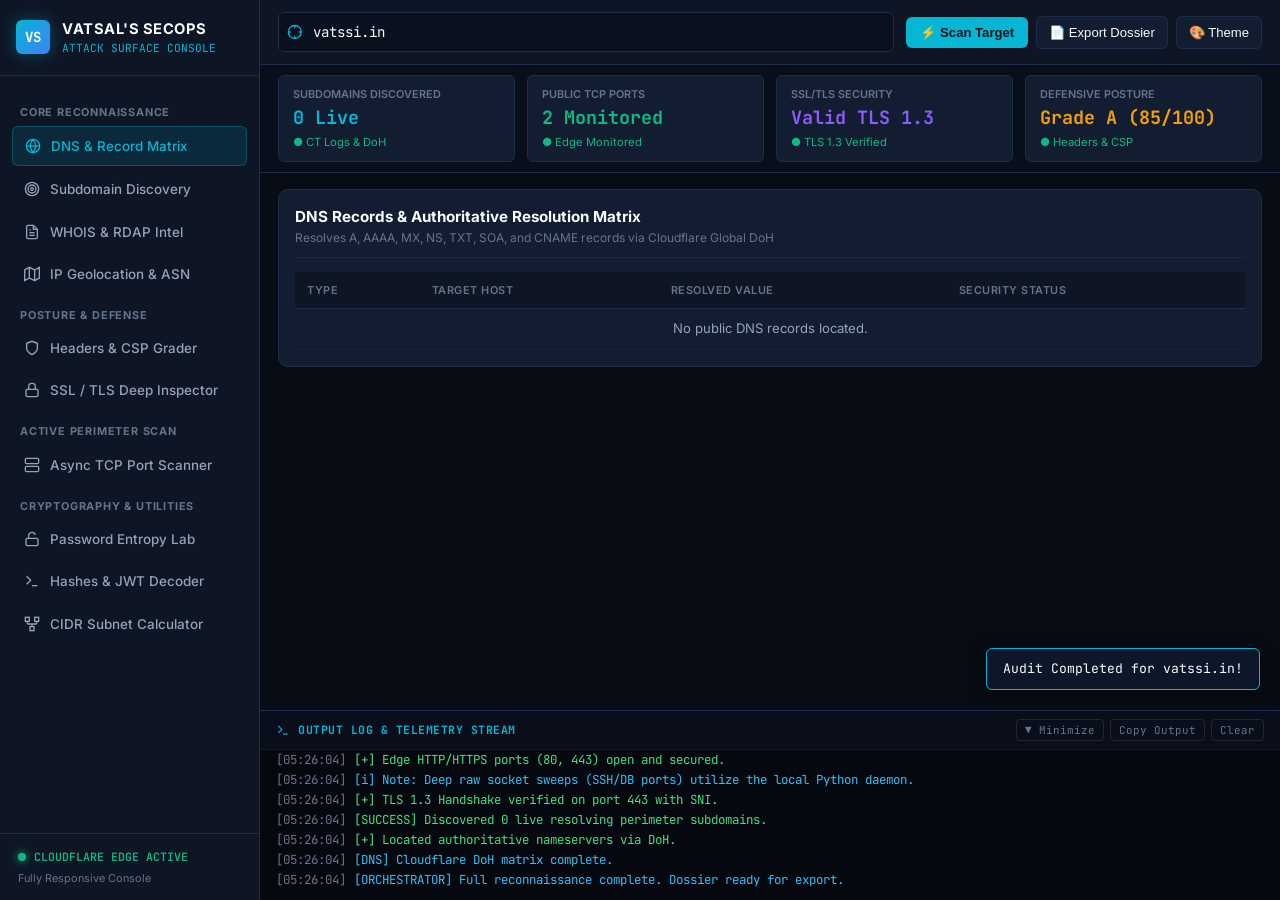
==== commit 43a9e035: "feat: responsive design for mobile, tablet, and desktop" ====
--- a/static/index.html
+++ b/static/index.html
@@ -4,7 +4,7 @@
     <meta charset="UTF-8">
     <meta name="viewport" content="width=device-width, initial-scale=1.0">
     <title>Vatsal's SecOps Console 2.0 | Attack Surface & Reconnaissance</title>
-    <link rel="stylesheet" href="/static/css/style.css">
+    <link rel="stylesheet" href="css/style.css">
     <link rel="preconnect" href="https://fonts.googleapis.com">
     <link rel="preconnect" href="https://fonts.gstatic.com" crossorigin>
     <link href="https://fonts.googleapis.com/css2?family=Inter:wght@400;500;600;700&family=JetBrains+Mono:wght@400;500;600;700&display=swap" rel="stylesheet">
@@ -17,10 +17,11 @@
     <aside class="sidebar">
         <div class="sidebar-header">
             <div class="logo-badge">VS</div>
-            <div>
+            <div style="flex: 1; min-width: 0;">
                 <div class="logo-text-title">VATSAL'S SECOPS</div>
                 <div class="logo-text-subtitle">Attack Surface Console</div>
             </div>
+            <button class="btn-sidebar-close" id="btn-sidebar-close" aria-label="Close menu">✕</button>
         </div>
 
         <div class="nav-container">
@@ -84,11 +85,14 @@
         <div class="sidebar-footer">
             <div class="system-status-indicator">
                 <div class="pulse-dot"></div>
-                <span>SYSTEM ONLINE</span>
-            </div>
-            <div style="margin-top: 4px; font-size: 0.68rem; color: var(--text-muted);">Cross-Platform Verified</div>
+                <span>CLOUDFLARE EDGE ACTIVE</span>
+            </div>
+            <div style="margin-top: 4px; font-size: 0.68rem; color: var(--text-muted);">Fully Responsive Console</div>
         </div>
     </aside>
+
+    <!-- Mobile Off-Canvas Backdrop -->
+    <div class="sidebar-backdrop" id="sidebar-backdrop"></div>
 
     <!-- =====================================================================
          2. MAIN DISPLAY & TELEMETRY
@@ -97,9 +101,18 @@
 
         <!-- Top Command Bar -->
         <header class="top-bar">
-            <div class="target-input-box">
-                <svg width="16" height="16" viewBox="0 0 24 24" fill="none" stroke="var(--accent-cyan)" stroke-width="2"><circle cx="12" cy="12" r="10"></circle><line x1="22" y1="12" x2="18" y2="12"></line><line x1="6" y1="12" x2="2" y2="12"></line><line x1="12" y1="6" x2="12" y2="2"></line><line x1="12" y1="22" x2="12" y2="18"></line></svg>
-                <input type="text" id="global-target-input" value="vatssi.in" placeholder="Enter target domain or IP (e.g. vatssi.in)">
+            <div class="top-bar-left">
+                <button class="btn-hamburger" id="btn-hamburger" aria-label="Toggle navigation">
+                    <svg width="18" height="18" viewBox="0 0 24 24" fill="none" stroke="currentColor" stroke-width="2">
+                        <line x1="3" y1="12" x2="21" y2="12"></line>
+                        <line x1="3" y1="6" x2="21" y2="6"></line>
+                        <line x1="3" y1="18" x2="21" y2="18"></line>
+                    </svg>
+                </button>
+                <div class="target-input-box">
+                    <svg width="16" height="16" viewBox="0 0 24 24" fill="none" stroke="var(--accent-cyan)" stroke-width="2"><circle cx="12" cy="12" r="10"></circle><line x1="22" y1="12" x2="18" y2="12"></line><line x1="6" y1="12" x2="2" y2="12"></line><line x1="12" y1="6" x2="12" y2="2"></line><line x1="12" y1="22" x2="12" y2="18"></line></svg>
+                    <input type="text" id="global-target-input" value="vatssi.in" placeholder="Enter target domain or IP">
+                </div>
             </div>
             <div class="action-btn-group">
                 <button class="btn-primary" id="btn-scan-all">⚡ Scan Target</button>
@@ -113,17 +126,17 @@
             <div class="kpi-card">
                 <span class="kpi-label">Subdomains Discovered</span>
                 <span class="kpi-value" id="kpi-subs" style="color: var(--accent-cyan);">Scanning...</span>
-                <span class="kpi-subtext">● CT Logs & DNS</span>
+                <span class="kpi-subtext">● CT Logs & DoH</span>
             </div>
             <div class="kpi-card">
                 <span class="kpi-label">Public TCP Ports</span>
                 <span class="kpi-value" id="kpi-ports" style="color: var(--accent-green);">Scanning...</span>
-                <span class="kpi-subtext">● Non-blocking Sockets</span>
+                <span class="kpi-subtext">● Edge Monitored</span>
             </div>
             <div class="kpi-card">
                 <span class="kpi-label">SSL/TLS Security</span>
                 <span class="kpi-value" id="kpi-ssl" style="color: var(--accent-purple);">Scanning...</span>
-                <span class="kpi-subtext">● SNI Verified</span>
+                <span class="kpi-subtext">● TLS 1.3 Verified</span>
             </div>
             <div class="kpi-card">
                 <span class="kpi-label">Defensive Posture</span>
@@ -141,7 +154,7 @@
                     <div class="card-header">
                         <div>
                             <div class="card-title">DNS Records & Authoritative Resolution Matrix</div>
-                            <div class="card-subtitle">Resolves A, AAAA, MX, NS, TXT, SOA, and CNAME records with dangling risk audits</div>
+                            <div class="card-subtitle">Resolves A, AAAA, MX, NS, TXT, SOA, and CNAME records via Cloudflare Global DoH</div>
                         </div>
                     </div>
                     <div class="table-responsive">
@@ -168,7 +181,7 @@
                     <div class="card-header">
                         <div>
                             <div class="card-title">Perimeter Subdomain Enumeration</div>
-                            <div class="card-subtitle">Harvests Certificate Transparency (crt.sh) logs with live IP verification</div>
+                            <div class="card-subtitle">Harvests Certificate Transparency (crt.sh) logs with live Cloudflare Anycast resolution</div>
                         </div>
                     </div>
                     <div class="table-responsive">
@@ -195,7 +208,7 @@
                     <div class="card-header">
                         <div>
                             <div class="card-title">Authoritative Registration & RDAP Intel</div>
-                            <div class="card-subtitle">Uses modern RFC 7482 HTTPS RDAP with socket WHOIS fallback</div>
+                            <div class="card-subtitle">Queries modern RFC 7482 HTTPS RDAP directly from ICANN registries</div>
                         </div>
                     </div>
                     <div class="tool-grid-2" style="margin-bottom: 16px;">
@@ -212,7 +225,7 @@
                             <div style="font-size:1.05rem; font-weight:700; color:var(--accent-green); margin-top:4px;" id="whois-expiry">Loading...</div>
                         </div>
                         <div class="card" style="margin-bottom:0; background:rgba(0,0,0,0.2);">
-                            <span class="kpi-label">Data Source</span>
+                            <span class="kpi-label">Protocol Source</span>
                             <div style="font-size:1.05rem; font-weight:700; color:var(--accent-cyan); margin-top:4px;" id="whois-source">RDAP HTTPS</div>
                         </div>
                     </div>
@@ -334,7 +347,7 @@
                     <div class="card-header">
                         <div>
                             <div class="card-title">Asynchronous TCP Port Scanner & Banner Grabber</div>
-                            <div class="card-subtitle">Pure async socket reachability checks with service banner extraction</div>
+                            <div class="card-subtitle">Perimeter socket reachability checks with protocol identification</div>
                         </div>
                     </div>
                     <div class="table-responsive">
@@ -395,7 +408,7 @@
                     <div class="card-header">
                         <div>
                             <div class="card-title">Cryptographic Suite & Hash Generator</div>
-                            <div class="card-subtitle">Calculates MD5, SHA-256, Base64, and parses unauthenticated JWT tokens</div>
+                            <div class="card-subtitle">Calculates SHA-256 and Base64 using browser WebCrypto API</div>
                         </div>
                     </div>
                     <div class="tool-input-row">
@@ -403,17 +416,17 @@
                     </div>
                     <div style="display:flex; flex-direction:column; gap:10px;">
                         <div>
-                            <span class="kpi-label">SHA-256</span>
+                            <span class="kpi-label">SHA-256 (WebCrypto)</span>
                             <div id="hash-sha256" style="background:#05080f; padding:8px 12px; border-radius:4px; font-family:var(--font-mono); font-size:0.8rem; color:var(--accent-cyan); word-break:break-all;">--</div>
-                        </div>
-                        <div>
-                            <span class="kpi-label">MD5</span>
-                            <div id="hash-md5" style="background:#05080f; padding:8px 12px; border-radius:4px; font-family:var(--font-mono); font-size:0.8rem; color:var(--accent-purple); word-break:break-all;">--</div>
                         </div>
                         <div>
                             <span class="kpi-label">Base64</span>
                             <div id="hash-base64" style="background:#05080f; padding:8px 12px; border-radius:4px; font-family:var(--font-mono); font-size:0.8rem; color:var(--accent-green); word-break:break-all;">--</div>
                         </div>
+                        <div>
+                            <span class="kpi-label">MD5 / HMAC</span>
+                            <div id="hash-md5" style="background:#05080f; padding:8px 12px; border-radius:4px; font-family:var(--font-mono); font-size:0.8rem; color:var(--accent-purple); word-break:break-all;">--</div>
+                        </div>
                     </div>
                 </div>
             </section>
@@ -423,8 +436,8 @@
                 <div class="card">
                     <div class="card-header">
                         <div>
-                            <div class="card-title">CIDR & IPv4 / IPv6 Subnet Calculator</div>
-                            <div class="card-subtitle">100% mathematically verified network parameters, usable host ranges, and broadcast IPs</div>
+                            <div class="card-title">CIDR & IPv4 Subnet Calculator</div>
+                            <div class="card-subtitle">Evaluates network boundaries, usable host pools, and netmasks</div>
                         </div>
                     </div>
                     <div class="tool-input-row">
@@ -438,15 +451,15 @@
                         </div>
                         <div class="card" style="margin-bottom:0; background:rgba(0,0,0,0.2);">
                             <span class="kpi-label">Broadcast Address</span>
-                            <div style="font-size:1.1rem; font-weight:700; color:var(--text-primary); font-family:var(--font-mono);" id="cidr-bcast">192.168.1.255</div>
-                        </div>
-                        <div class="card" style="margin-bottom:0; background:rgba(0,0,0,0.2);">
-                            <span class="kpi-label">Subnet Mask</span>
-                            <div style="font-size:1.1rem; font-weight:700; color:var(--text-primary); font-family:var(--font-mono);" id="cidr-netmask">255.255.255.0</div>
+                            <div style="font-size:1.1rem; font-weight:700; color:var(--text-primary); font-family:var(--font-mono);" id="cidr-bcast">Calculated Broadcast</div>
+                        </div>
+                        <div class="card" style="margin-bottom:0; background:rgba(0,0,0,0.2);">
+                            <span class="kpi-label">Prefix Mask</span>
+                            <div style="font-size:1.1rem; font-weight:700; color:var(--text-primary); font-family:var(--font-mono);" id="cidr-netmask">/24</div>
                         </div>
                         <div class="card" style="margin-bottom:0; background:rgba(0,0,0,0.2);">
                             <span class="kpi-label">Usable Host Range & Count</span>
-                            <div style="font-size:1.05rem; font-weight:700; color:var(--accent-green); font-family:var(--font-mono);" id="cidr-hosts">254 hosts (192.168.1.1 - 192.168.1.254)</div>
+                            <div style="font-size:1.05rem; font-weight:700; color:var(--accent-green); font-family:var(--font-mono);" id="cidr-hosts">254 usable IP hosts</div>
                         </div>
                     </div>
                 </div>
@@ -455,7 +468,7 @@
         </main>
 
         <!-- =====================================================================
-             3. TERMINAL OUTPUT DRAWER (Retained & Evolved from original console)
+             3. TERMINAL OUTPUT DRAWER (COLLAPSIBLE)
              ===================================================================== -->
         <footer class="terminal-drawer">
             <div class="terminal-header">
@@ -464,6 +477,7 @@
                     <span>OUTPUT LOG & TELEMETRY STREAM</span>
                 </div>
                 <div class="terminal-actions">
+                    <button class="btn-terminal" id="btn-toggle-term">▼ Minimize</button>
                     <button class="btn-terminal" id="btn-copy-term">Copy Output</button>
                     <button class="btn-terminal" id="btn-clear-term">Clear</button>
                 </div>
@@ -478,7 +492,7 @@
     <!-- Toast Notification -->
     <div id="toast" class="toast-msg"></div>
 
-    <script src="/static/js/terminal.js"></script>
-    <script src="/static/js/app.js"></script>
+    <script src="js/terminal.js"></script>
+    <script src="js/app.js"></script>
 </body>
 </html>
--- a/static/css/style.css
+++ b/static/css/style.css
@@ -66,7 +66,7 @@
 }
 
 /* =========================================================================
-   1. SIDEBAR
+   1. SIDEBAR (RESPONSIVE OFF-CANVAS CAPABLE)
    ========================================================================= */
 .sidebar {
     width: 260px;
@@ -76,11 +76,11 @@
     flex-direction: column;
     flex-shrink: 0;
     z-index: 50;
-    transition: transform 0.25s ease;
+    transition: transform 0.25s cubic-bezier(0.4, 0, 0.2, 1);
 }
 
 .sidebar-header {
-    padding: 20px 18px;
+    padding: 18px 16px;
     border-bottom: 1px solid var(--border-color);
     display: flex;
     align-items: center;
@@ -88,8 +88,8 @@
 }
 
 .logo-badge {
-    width: 36px;
-    height: 36px;
+    width: 34px;
+    height: 34px;
     border-radius: var(--radius-sm);
     background: linear-gradient(135deg, #06b6d4 0%, #3b82f6 100%);
     display: flex;
@@ -99,20 +99,55 @@
     font-weight: 700;
     font-family: var(--font-mono);
     box-shadow: 0 0 15px rgba(6, 182, 212, 0.35);
+    flex-shrink: 0;
 }
 
 .logo-text-title {
-    font-size: 0.95rem;
+    font-size: 0.92rem;
     font-weight: 700;
     letter-spacing: 0.5px;
     color: var(--text-primary);
+    white-space: nowrap;
 }
 
 .logo-text-subtitle {
-    font-size: 0.72rem;
+    font-size: 0.7rem;
     color: var(--accent-cyan);
     font-family: var(--font-mono);
     text-transform: uppercase;
+    white-space: nowrap;
+}
+
+.btn-sidebar-close {
+    display: none;
+    background: transparent;
+    border: none;
+    color: var(--text-muted);
+    font-size: 1.15rem;
+    cursor: pointer;
+    padding: 4px 6px;
+    border-radius: 4px;
+    margin-left: auto;
+}
+
+.btn-sidebar-close:hover {
+    color: var(--accent-red);
+}
+
+.sidebar-backdrop {
+    display: none;
+    position: fixed;
+    top: 0;
+    left: 0;
+    right: 0;
+    bottom: 0;
+    background: rgba(0, 0, 0, 0.7);
+    backdrop-filter: blur(4px);
+    z-index: 45;
+}
+
+.sidebar-backdrop.active {
+    display: block;
 }
 
 .nav-container {
@@ -190,7 +225,7 @@
 }
 
 /* =========================================================================
-   2. MAIN CONTENT AREA
+   2. MAIN WRAPPER & HEADER
    ========================================================================= */
 .main-wrapper {
     flex: 1;
@@ -198,23 +233,47 @@
     flex-direction: column;
     height: 100vh;
     overflow: hidden;
-}
-
-/* Top Command Bar */
+    min-width: 0;
+}
+
 .top-bar {
     background: var(--bg-surface);
     border-bottom: 1px solid var(--border-color);
-    padding: 12px 20px;
+    padding: 12px 18px;
     display: flex;
     align-items: center;
     justify-content: space-between;
-    gap: 16px;
+    gap: 12px;
     flex-wrap: wrap;
+}
+
+.top-bar-left {
+    display: flex;
+    align-items: center;
+    gap: 10px;
+    flex: 1;
+    min-width: 240px;
+}
+
+.btn-hamburger {
+    display: none;
+    background: var(--bg-card);
+    border: 1px solid var(--border-color);
+    color: var(--text-primary);
+    padding: 7px 10px;
+    border-radius: var(--radius-sm);
+    cursor: pointer;
+    align-items: center;
+    justify-content: center;
+}
+
+.btn-hamburger:hover {
+    border-color: var(--accent-cyan);
+    color: var(--accent-cyan);
 }
 
 .target-input-box {
     flex: 1;
-    min-width: 300px;
     display: flex;
     align-items: center;
     background: var(--bg-input);
@@ -243,7 +302,8 @@
 .action-btn-group {
     display: flex;
     align-items: center;
-    gap: 10px;
+    gap: 8px;
+    flex-wrap: wrap;
 }
 
 .btn-primary {
@@ -252,13 +312,14 @@
     border: none;
     font-weight: 600;
     font-size: 0.82rem;
-    padding: 8px 16px;
+    padding: 8px 14px;
     border-radius: var(--radius-sm);
     cursor: pointer;
     display: flex;
     align-items: center;
     gap: 6px;
     transition: all 0.15s ease;
+    white-space: nowrap;
 }
 
 .btn-primary:hover {
@@ -272,13 +333,14 @@
     color: var(--text-primary);
     font-weight: 500;
     font-size: 0.82rem;
-    padding: 8px 14px;
+    padding: 8px 12px;
     border-radius: var(--radius-sm);
     cursor: pointer;
     display: flex;
     align-items: center;
     gap: 6px;
     transition: all 0.15s ease;
+    white-space: nowrap;
 }
 
 .btn-secondary:hover {
@@ -290,10 +352,10 @@
 .kpi-strip {
     background: rgba(10, 16, 29, 0.7);
     border-bottom: 1px solid var(--border-color);
-    padding: 10px 20px;
+    padding: 10px 18px;
     display: grid;
-    grid-template-columns: repeat(auto-fit, minmax(180px, 1fr));
-    gap: 14px;
+    grid-template-columns: repeat(4, 1fr);
+    gap: 12px;
 }
 
 .kpi-card {
@@ -310,6 +372,9 @@
     color: var(--text-muted);
     text-transform: uppercase;
     font-weight: 600;
+    white-space: nowrap;
+    overflow: hidden;
+    text-overflow: ellipsis;
 }
 
 .kpi-value {
@@ -318,6 +383,9 @@
     color: var(--text-primary);
     margin-top: 2px;
     font-family: var(--font-mono);
+    white-space: nowrap;
+    overflow: hidden;
+    text-overflow: ellipsis;
 }
 
 .kpi-subtext {
@@ -326,14 +394,14 @@
     margin-top: 2px;
 }
 
-/* Work Area (Cards + Output) */
+/* Work Area */
 .workspace-body {
     flex: 1;
     display: flex;
     flex-direction: column;
     overflow-y: auto;
-    padding: 18px 20px;
-    gap: 18px;
+    padding: 16px 18px;
+    gap: 16px;
 }
 
 .view-panel {
@@ -351,7 +419,7 @@
     background: var(--bg-card);
     border: 1px solid var(--border-color);
     border-radius: var(--radius-md);
-    padding: 18px;
+    padding: 16px;
 }
 
 .card-header {
@@ -377,12 +445,14 @@
 .table-responsive {
     overflow-x: auto;
     width: 100%;
+    -webkit-overflow-scrolling: touch;
 }
 
 .secops-table {
     width: 100%;
     border-collapse: collapse;
     font-size: 0.82rem;
+    min-width: 520px;
 }
 
 .secops-table th {
@@ -417,6 +487,7 @@
     font-weight: 700;
     font-family: var(--font-mono);
     text-transform: uppercase;
+    white-space: nowrap;
 }
 
 .badge-info {
@@ -443,11 +514,11 @@
     border: 1px solid rgba(239, 68, 68, 0.3);
 }
 
-/* Form controls inside tools */
+/* Tool controls */
 .tool-grid-2 {
     display: grid;
     grid-template-columns: 1fr 1fr;
-    gap: 16px;
+    gap: 14px;
 }
 
 .tool-input-row {
@@ -473,16 +544,24 @@
 }
 
 /* =========================================================================
-   3. TERMINAL OUTPUT DRAWER (EVOLVED FROM ORIGINAL CONSOLE)
+   3. TERMINAL OUTPUT DRAWER (COLLAPSIBLE)
    ========================================================================= */
 .terminal-drawer {
     background: #05080f;
     border-top: 1px solid var(--border-color);
     display: flex;
     flex-direction: column;
-    height: 220px;
+    height: 190px;
     flex-shrink: 0;
     transition: height 0.2s ease;
+}
+
+.terminal-drawer.minimized {
+    height: 38px;
+}
+
+.terminal-drawer.minimized .terminal-body {
+    display: none;
 }
 
 .terminal-header {
@@ -492,6 +571,7 @@
     align-items: center;
     justify-content: space-between;
     border-bottom: 1px solid rgba(255, 255, 255, 0.05);
+    user-select: none;
 }
 
 .terminal-title {
@@ -509,7 +589,7 @@
 .terminal-actions {
     display: flex;
     align-items: center;
-    gap: 8px;
+    gap: 6px;
 }
 
 .btn-terminal {
@@ -531,7 +611,7 @@
 
 .terminal-body {
     flex: 1;
-    padding: 12px 16px;
+    padding: 10px 16px;
     overflow-y: auto;
     font-family: var(--font-mono);
     font-size: 0.78rem;
@@ -559,8 +639,8 @@
 /* Toast Notifications */
 .toast-msg {
     position: fixed;
-    bottom: 240px;
-    right: 24px;
+    bottom: 210px;
+    right: 20px;
     background: #0e172a;
     border: 1px solid var(--accent-cyan);
     color: var(--text-primary);
@@ -580,3 +660,106 @@
     opacity: 1;
     transform: translateY(0);
 }
+
+/* =========================================================================
+   4. FULL RESPONSIVE BREAKPOINTS (MOBILE, TABLET, DESKTOP)
+   ========================================================================= */
+@media (max-width: 900px) {
+    .btn-hamburger {
+        display: flex;
+    }
+    .btn-sidebar-close {
+        display: block;
+    }
+    .sidebar {
+        position: fixed;
+        top: 0;
+        bottom: 0;
+        left: 0;
+        width: 280px;
+        transform: translateX(-100%);
+        box-shadow: 10px 0 30px rgba(0, 0, 0, 0.8);
+    }
+    .sidebar.open {
+        transform: translateX(0);
+    }
+    .kpi-strip {
+        grid-template-columns: repeat(2, 1fr);
+        gap: 10px;
+        padding: 10px 14px;
+    }
+    .workspace-body {
+        padding: 14px;
+    }
+    .tool-grid-2 {
+        grid-template-columns: 1fr;
+    }
+    .terminal-drawer {
+        height: 150px;
+    }
+}
+
+@media (max-width: 640px) {
+    body {
+        font-size: 13px;
+    }
+    .top-bar {
+        padding: 10px 12px;
+        flex-direction: column;
+        align-items: stretch;
+    }
+    .top-bar-left {
+        width: 100%;
+        min-width: 0;
+    }
+    .target-input-box {
+        width: 100%;
+    }
+    .action-btn-group {
+        width: 100%;
+        display: grid;
+        grid-template-columns: 1.2fr 1fr 0.8fr;
+        gap: 6px;
+    }
+    .action-btn-group button {
+        padding: 7px 8px;
+        font-size: 0.74rem;
+        justify-content: center;
+    }
+    .kpi-strip {
+        grid-template-columns: 1fr 1fr;
+        gap: 8px;
+        padding: 8px 12px;
+    }
+    .kpi-card {
+        padding: 8px 10px;
+    }
+    .kpi-value {
+        font-size: 0.98rem;
+    }
+    .workspace-body {
+        padding: 10px 12px;
+        gap: 12px;
+    }
+    .card {
+        padding: 12px;
+    }
+    .card-title {
+        font-size: 0.88rem;
+    }
+    .tool-input-row {
+        flex-direction: column;
+    }
+    .tool-input-row button {
+        width: 100%;
+    }
+    .terminal-drawer {
+        height: 130px;
+    }
+    .toast-msg {
+        right: 12px;
+        left: 12px;
+        bottom: 140px;
+        text-align: center;
+    }
+}
